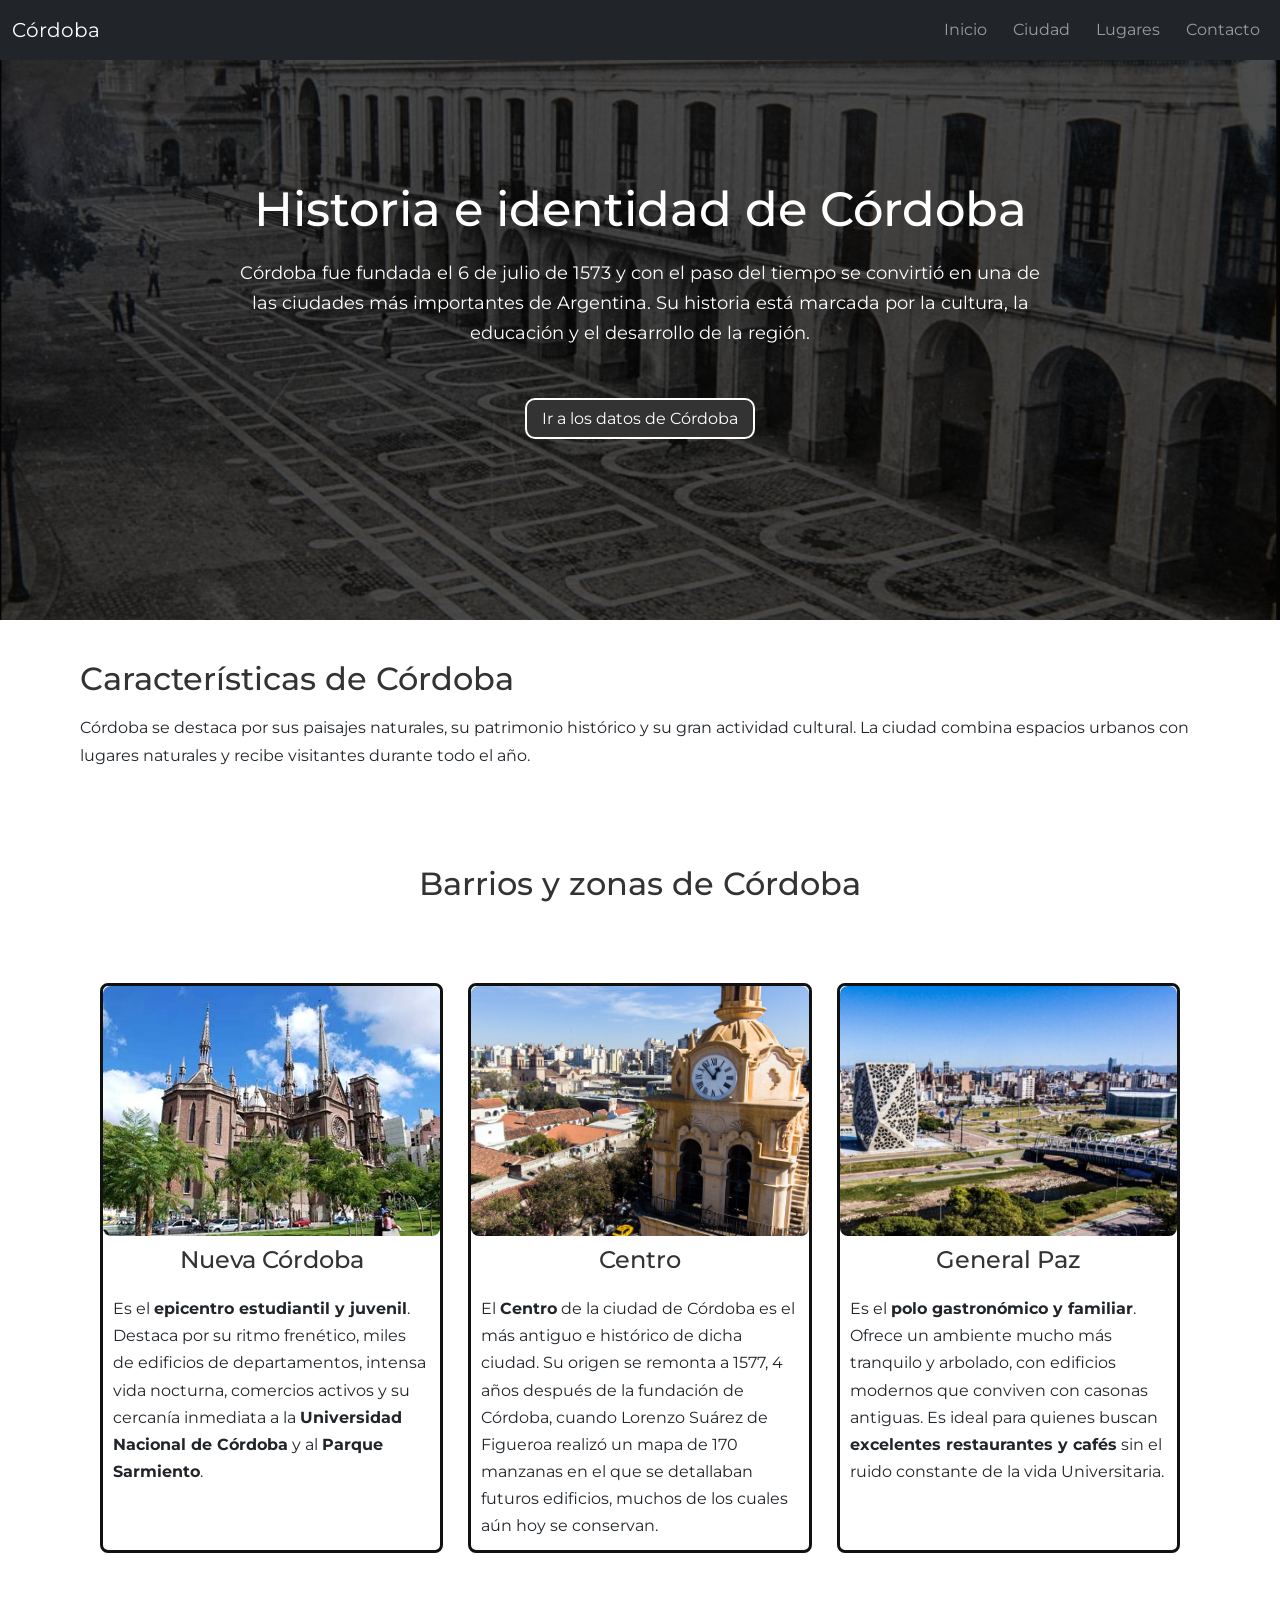
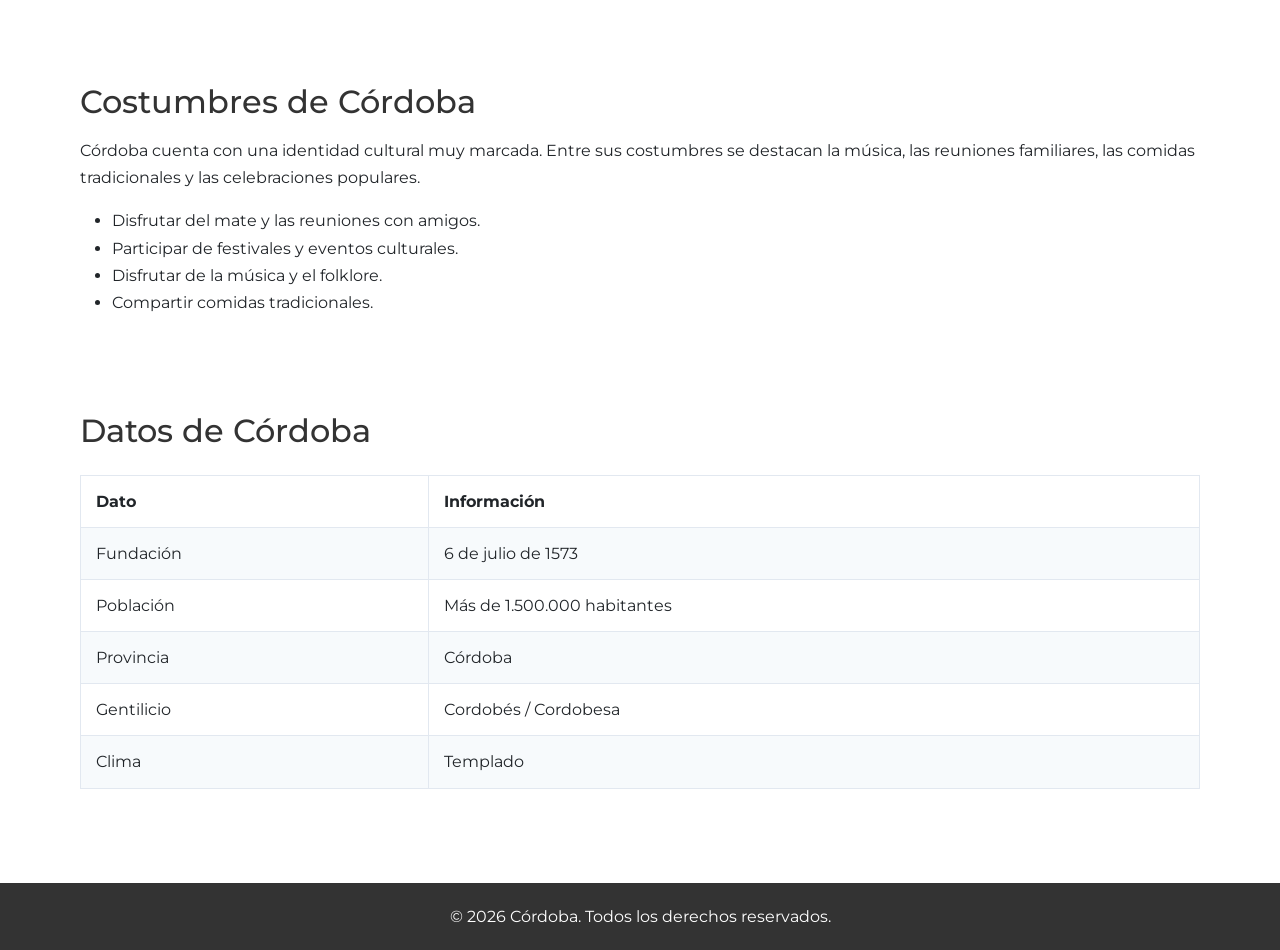
==== ciudad.html @ 3dd023d1 "agregue link bootstrap en todas las secciones" ====
<!DOCTYPE html>
<html lang="es">
<head>
    <meta charset="UTF-8">
    <meta name="viewport" content="width=device-width, initial-scale=1.0">
    <link href="https://cdn.jsdelivr.net/npm/bootstrap@5.3.3/dist/css/bootstrap.min.css" rel="stylesheet">
    <title>Ciudad | Córdoba</title>
    <link rel="stylesheet" href="estilos.css">
    <link rel="stylesheet" href="estilos.css">
    <link rel="preconnect" href="https://fonts.googleapis.com">
    <link rel="preconnect" href="https://fonts.gstatic.com/" crossorigin>
    <link href="https://fonts.googleapis.com/css2?family=Montserrat:ital,wght@0,100..900;1,100..900&display=swap" rel="stylesheet">

</head>

<body>
    <header>
        <nav class="navbar navbar-expand-lg navbar-dark bg-dark fixed-top" aria-label="Navegación principal">
            <div class="container-fluid">
                <!-- Navbar Brand / Logo -->
                <a class="navbar-brand" href="index.html">Córdoba</a>

                <!-- Botón Hamburguesa para celulares -->
                <button class="navbar-toggler" type="button" data-bs-toggle="collapse" data-bs-target="#navbarNav" aria-controls="navbarNav" aria-expanded="false" aria-label="Toggle navigation">
                    <span class="navbar-toggler-icon"></span>
                </button>

                <!-- Links del menú colapsables -->
                <div class="collapse navbar-collapse justify-content-end" id="navbarNav">
                    <ul class="navbar-nav menu">
                        <li class="nav-item"><a class="nav-link" href="index.html">Inicio</a></li>
                        <li class="nav-item"><a class="nav-link" href="ciudad.html">Ciudad</a></li>
                        <li class="nav-item"><a class="nav-link" href="lugares.html">Lugares</a></li>
                        <li class="nav-item"><a class="nav-link" href="contacto.html">Contacto</a></li>
                    </ul>
                </div>
            </div>
        </nav>
    </header>

    <main aria-label="Contenido principal">
    <section class="hero">
    <h1>Historia e identidad de Córdoba</h1>

    <p>
        Córdoba fue fundada el 6 de julio de 1573 y con el paso del tiempo se convirtió
        en una de las ciudades más importantes de Argentina. Su historia
        está marcada por la cultura, la educación y el desarrollo de la región.
    </p>

    <div class="boton">
        <a href="#datos">Ir a los datos de Córdoba</a>
    </div>
    </section>
    <section>
    <h2>Características de Córdoba</h2>

    <p>
        Córdoba se destaca por sus paisajes naturales, su patrimonio
        histórico y su gran actividad cultural. La ciudad combina
        espacios urbanos con lugares naturales y recibe visitantes
        durante todo el año.
    </p>
    </section>
    <section class="barrios">
    <h2 >Barrios y zonas de Córdoba</h2>
    <div class="container">
     <article class="card">
        <img src="img/Nueva cordoba.png"
         alt="Imagen de Nueva Córdoba">
        <h3>Nueva Córdoba</h3>
        <p>
        Es el <strong>epicentro estudiantil y juvenil</strong>. Destaca por su ritmo frenético, 
        miles de edificios de departamentos, intensa vida nocturna,
        comercios activos y su cercanía inmediata a la <strong>Universidad Nacional de Córdoba</strong> y al <strong>Parque Sarmiento</strong>.
        </p>
    </article>
    <article class="card">
        <img src="img/Iglesia-Catedral-10.png"
         alt="Imagen de Centro">
        <h3>Centro</h3>
        <p>
            El <strong>Centro</strong> de la ciudad de Córdoba es el más antiguo e histórico de dicha ciudad. 
            Su origen se remonta a 1577, 4 años después de la fundación de Córdoba,
            cuando Lorenzo Suárez de Figueroa realizó un mapa de 170 manzanas en el que se detallaban futuros edificios,
            muchos de los cuales aún hoy se conservan.

        </p>
    </article >

    <article class="card">
        <img src="img/general paz.png"
         alt="Imagen de General Paz">
        <h3>General Paz</h3>
        <p>
           Es el <strong>polo gastronómico y familiar</strong>. Ofrece un ambiente mucho más tranquilo y arbolado, 
           con edificios modernos que conviven con casonas antiguas. 
           Es ideal para quienes buscan <strong>excelentes restaurantes y cafés</strong> sin el ruido constante de la vida Universitaria.

        </p>
    </article>


     </div>

    </section>
    <section>
    <h2>Costumbres de Córdoba</h2>

    <p>
        Córdoba cuenta con una identidad cultural muy marcada.
        Entre sus costumbres se destacan la música, las reuniones
        familiares, las comidas tradicionales y las celebraciones populares.
    </p>

    <ul>
        <li>Disfrutar del mate y las reuniones con amigos.</li>
        <li>Participar de festivales y eventos culturales.</li>
        <li>Disfrutar de la música y el folklore.</li>
        <li>Compartir comidas tradicionales.</li>
    </ul>
    </section>
    <section id="datos">
    <h2>Datos de Córdoba</h2>

    <table>
        <tr>
            <th>Dato</th>
            <th>Información</th>
        </tr>

        <tr>
            <td>Fundación</td>
            <td>6 de julio de 1573</td>
        </tr>

        <tr>
            <td>Población</td>
            <td>Más de 1.500.000 habitantes</td>
        </tr>

        <tr>
            <td>Provincia</td>
            <td>Córdoba</td>
        </tr>

        <tr>
            <td>Gentilicio</td>
            <td>Cordobés / Cordobesa</td>
        </tr>

        <tr>
            <td>Clima</td>
            <td>Templado</td>
        </tr>
    </table>
    </section>
    </main>

    <footer>
        <p>&copy; 2026 Córdoba. Todos los derechos reservados.</p>
    </footer>

</body>
</html>
---- estilos.css ----
/* =========================
   Reset
   ========================= */

* {
  box-sizing: border-box;
}


/* =========================
   Body
   ========================= */

body {
  font-family: 'Montserrat', sans-serif;
  margin: 0;
  padding: 0;
  font-size: 16px;
  line-height: 1.7;
}

#titulo-principal {
  font-size: 3.5em;
  text-shadow: 2px 2px 5px #000;
}


/* =========================
   Header
   ========================= */

header nav {
  display: flex;
  justify-content: space-between;
  align-items: center;
  background-color: #333;
  position: fixed;
  top: 0;
  left: 0;
  width: 100%;
  z-index: 10;
}


/* =========================
   Navegación
   ========================= */

header nav > a {
  color: white;
  padding: 14px 16px;
  text-decoration: none;
}

ul.menu {
  list-style-type: none;
  margin: 0;
  padding: 0;
  display: flex;
  gap: 10px;
}

ul li a {
  display: block;
  color: white;
  padding: 14px 16px;
  text-decoration: none;
}

ul li a:hover {
  background-color: #111111;
}


/* =========================
   Main
   ========================= */

.lugares ul {
    display: flex;
    justify-content: center;
    gap: 20px;
    list-style: none;
    padding: 0;
}

.lugares li {
  background-color: #eeeeee;
  padding: 25px;
  border-radius: 10px;
  width: 30%;
  text-align: center;
  border: 1px solid #ccc;
}

.lugares li:hover {
    background-color: #ddd;
    transition: 0.3s; 
}

main {
  margin: 0;
  padding: 0;
}

main > section:not(.banner):not(.hero),
main > aside {
  max-width: 1200px;
  margin-left: auto;
  margin-right: auto;
  padding: 40px 40px;
}


/* =========================
   Banner - index.html
   ========================= */

.banner {
  height: 650px;
  background-image: linear-gradient(
    rgba(0, 0, 0, 0.5),
    rgba(0, 0, 0, 0.5)
  ), url("img/fondo-1.jpg");
  background-size: cover;
  background-position: center;
  display: flex;
  justify-content: center;
  align-items: center;
  margin: 0; 
  padding: 20px;
}

.contenido {
  width: 100%;
  max-width: 900px;
}


/* =========================
   Descripción - index.html
   ========================= */

.descripcion {
  color: white;
  text-align: center;
  font-size: 1.2em;
  max-width: 800px;
  margin: 0 auto;
}


/* =========================
   Botones
   ========================= */

.boton {
  text-align: center;
  width: 230px;
  margin: 50px auto 0;
  background-color: #333;
  padding: 5px 10px;
  border-radius: 10px;
  border: 2px solid white;
}

.boton:hover {
  background-color: #111111;
  transition: 0.3s;
}

.boton a {
  color: white;
  text-decoration: none;
}


/* =========================
   Hero - ciudad.html
   ========================= */

.hero {
  height: 620px;
  background-image: linear-gradient(
    rgba(0, 0, 0, 0.7),
    rgba(0, 0, 0, 0.7)
  ), url("img/cabildo.png");
  background-size: cover;
  background-position: center;
  display: flex;
  justify-content: center;
  align-items: center;
  flex-direction: column;
  margin: 0;
  padding: 20px;
}

.hero h1 {
  font-size: 3em;
  margin: 0 0 20px;
  text-align: center;
  color: white;
  padding: 0 80px;
}

.hero p {
  color: white;
  text-align: center;
  font-size: 1.1em;
  max-width: 800px;
  margin: 0 auto;
}


/* =========================
   Contenedores y tarjetas
   ========================= */


/* =========================
   Contenedores y tarjetas
   ========================= */

.container {
    display: flex;
    justify-content: center;
    align-items: stretch;
    flex-wrap: wrap;
    gap: 25px;
    padding: 50px 20px;
}

.card {
    flex: 1 1 280px;
    max-width: 350px;
    border: 3px solid #111111;
    border-radius: 8px;
    overflow: hidden;
    background-color: white;
}

.card img {
    width: 100%;
    height: 250px;
    object-fit: cover;
    margin: 0;
}

.card h3 {
    font-size: 1.5em;
    margin: 10px;
}

.card p {
    font-size: 1em;
    margin: 10px;
}



/* =========================
   Barrios
   ========================= */

.barrios h2 {
  text-align: center;
  margin-bottom: 30px;
}


/* =========================
   Títulos
   ========================= */

h1 {
  font-size: 3em;
  margin-bottom: 50px;
  text-align: center;
  color: white;
}

h2 {
  font-size: 2em;
  margin-bottom: 0.5em;
  color: #333;
}

h3 {
  font-size: 1.75em;
  margin-bottom: 0.5em;
  text-align: center;
  color: #333;
}

h4 {
  font-size: 1.5em;
  margin-bottom: 0.5em;
  color: #333;
}


/* =========================
   Lugares - index.html
   ========================= */

.lugares {
  max-width: 1000px;
  margin: 0 auto;
}

.img-fluid {
  border-radius: 10px;
}


/* =========================
   Eventos destacados - index.html
   ========================= */

.eventos-section.container {
    display: block;
    gap: 0;
}

.eventos-section h3 {
    text-align: center;
    margin-bottom: 30px;
}


/* =========================
   Imágenes, Tablas y Formularios
   ========================= */

img {
  max-width: 100%;
  height: auto;
  border-radius: 8px;
  display: block;
  margin: 1rem 0;
}

article img {
  max-height: 380px;
  object-fit: cover;
}

table {
  width: 100%;
  border-collapse: collapse;
  margin: 1.5rem 0;
}

th, td {
  padding: 12px 15px;
  border: 1px solid #e2e8f0;
  text-align: left;
}

thead {
  background-color: #333;
  color: #ffffff;
}

tbody tr:nth-child(even) {
  background-color: #f7fafc;
}

form {
  display: flex;
  flex-direction: column;
  gap: 1rem;
  max-width: 600px;
  margin: 1rem 0;
}

input[type="text"],
input[type="email"],
input[type="tel"],
textarea,
select {
  width: 100%;
  padding: 10px 12px;
  border: 1px solid #cbd5e0;
  border-radius: 6px;
  font-family: inherit;
  font-size: 1rem;
}

textarea {
  resize: vertical;
  min-height: 100px;
}

button, 
input[type="submit"] {
  background-color: #333;
  color: white;
  border: none;
  padding: 12px 20px;
  border-radius: 6px;
  font-weight: bold;
  cursor: pointer;
}

button:hover, 
input[type="submit"]:hover {
  background-color: #111111;
}


/* =========================
   Footer
   ========================= */

footer {
    background-color: #333;
    color: white;
    text-align: center;
    padding: 20px;
    margin-top: 30px;
}

footer p {
    margin: 0;
}
---- estilos.css ----
/* =========================
   Reset
   ========================= */

* {
  box-sizing: border-box;
}


/* =========================
   Body
   ========================= */

body {
  font-family: 'Montserrat', sans-serif;
  margin: 0;
  padding: 0;
  font-size: 16px;
  line-height: 1.7;
}

#titulo-principal {
  font-size: 3.5em;
  text-shadow: 2px 2px 5px #000;
}


/* =========================
   Header
   ========================= */

header nav {
  display: flex;
  justify-content: space-between;
  align-items: center;
  background-color: #333;
  position: fixed;
  top: 0;
  left: 0;
  width: 100%;
  z-index: 10;
}


/* =========================
   Navegación
   ========================= */

header nav > a {
  color: white;
  padding: 14px 16px;
  text-decoration: none;
}

ul.menu {
  list-style-type: none;
  margin: 0;
  padding: 0;
  display: flex;
  gap: 10px;
}

ul li a {
  display: block;
  color: white;
  padding: 14px 16px;
  text-decoration: none;
}

ul li a:hover {
  background-color: #111111;
}


/* =========================
   Main
   ========================= */

.lugares ul {
    display: flex;
    justify-content: center;
    gap: 20px;
    list-style: none;
    padding: 0;
}

.lugares li {
  background-color: #eeeeee;
  padding: 25px;
  border-radius: 10px;
  width: 30%;
  text-align: center;
  border: 1px solid #ccc;
}

.lugares li:hover {
    background-color: #ddd;
    transition: 0.3s; 
}

main {
  margin: 0;
  padding: 0;
}

main > section:not(.banner):not(.hero),
main > aside {
  max-width: 1200px;
  margin-left: auto;
  margin-right: auto;
  padding: 40px 40px;
}


/* =========================
   Banner - index.html
   ========================= */

.banner {
  height: 650px;
  background-image: linear-gradient(
    rgba(0, 0, 0, 0.5),
    rgba(0, 0, 0, 0.5)
  ), url("img/fondo-1.jpg");
  background-size: cover;
  background-position: center;
  display: flex;
  justify-content: center;
  align-items: center;
  margin: 0; 
  padding: 20px;
}

.contenido {
  width: 100%;
  max-width: 900px;
}


/* =========================
   Descripción - index.html
   ========================= */

.descripcion {
  color: white;
  text-align: center;
  font-size: 1.2em;
  max-width: 800px;
  margin: 0 auto;
}


/* =========================
   Botones
   ========================= */

.boton {
  text-align: center;
  width: 230px;
  margin: 50px auto 0;
  background-color: #333;
  padding: 5px 10px;
  border-radius: 10px;
  border: 2px solid white;
}

.boton:hover {
  background-color: #111111;
  transition: 0.3s;
}

.boton a {
  color: white;
  text-decoration: none;
}


/* =========================
   Hero - ciudad.html
   ========================= */

.hero {
  height: 620px;
  background-image: linear-gradient(
    rgba(0, 0, 0, 0.7),
    rgba(0, 0, 0, 0.7)
  ), url("img/cabildo.png");
  background-size: cover;
  background-position: center;
  display: flex;
  justify-content: center;
  align-items: center;
  flex-direction: column;
  margin: 0;
  padding: 20px;
}

.hero h1 {
  font-size: 3em;
  margin: 0 0 20px;
  text-align: center;
  color: white;
  padding: 0 80px;
}

.hero p {
  color: white;
  text-align: center;
  font-size: 1.1em;
  max-width: 800px;
  margin: 0 auto;
}


/* =========================
   Contenedores y tarjetas
   ========================= */


/* =========================
   Contenedores y tarjetas
   ========================= */

.container {
    display: flex;
    justify-content: center;
    align-items: stretch;
    flex-wrap: wrap;
    gap: 25px;
    padding: 50px 20px;
}

.card {
    flex: 1 1 280px;
    max-width: 350px;
    border: 3px solid #111111;
    border-radius: 8px;
    overflow: hidden;
    background-color: white;
}

.card img {
    width: 100%;
    height: 250px;
    object-fit: cover;
    margin: 0;
}

.card h3 {
    font-size: 1.5em;
    margin: 10px;
}

.card p {
    font-size: 1em;
    margin: 10px;
}



/* =========================
   Barrios
   ========================= */

.barrios h2 {
  text-align: center;
  margin-bottom: 30px;
}


/* =========================
   Títulos
   ========================= */

h1 {
  font-size: 3em;
  margin-bottom: 50px;
  text-align: center;
  color: white;
}

h2 {
  font-size: 2em;
  margin-bottom: 0.5em;
  color: #333;
}

h3 {
  font-size: 1.75em;
  margin-bottom: 0.5em;
  text-align: center;
  color: #333;
}

h4 {
  font-size: 1.5em;
  margin-bottom: 0.5em;
  color: #333;
}


/* =========================
   Lugares - index.html
   ========================= */

.lugares {
  max-width: 1000px;
  margin: 0 auto;
}

.img-fluid {
  border-radius: 10px;
}


/* =========================
   Eventos destacados - index.html
   ========================= */

.eventos-section.container {
    display: block;
    gap: 0;
}

.eventos-section h3 {
    text-align: center;
    margin-bottom: 30px;
}


/* =========================
   Imágenes, Tablas y Formularios
   ========================= */

img {
  max-width: 100%;
  height: auto;
  border-radius: 8px;
  display: block;
  margin: 1rem 0;
}

article img {
  max-height: 380px;
  object-fit: cover;
}

table {
  width: 100%;
  border-collapse: collapse;
  margin: 1.5rem 0;
}

th, td {
  padding: 12px 15px;
  border: 1px solid #e2e8f0;
  text-align: left;
}

thead {
  background-color: #333;
  color: #ffffff;
}

tbody tr:nth-child(even) {
  background-color: #f7fafc;
}

form {
  display: flex;
  flex-direction: column;
  gap: 1rem;
  max-width: 600px;
  margin: 1rem 0;
}

input[type="text"],
input[type="email"],
input[type="tel"],
textarea,
select {
  width: 100%;
  padding: 10px 12px;
  border: 1px solid #cbd5e0;
  border-radius: 6px;
  font-family: inherit;
  font-size: 1rem;
}

textarea {
  resize: vertical;
  min-height: 100px;
}

button, 
input[type="submit"] {
  background-color: #333;
  color: white;
  border: none;
  padding: 12px 20px;
  border-radius: 6px;
  font-weight: bold;
  cursor: pointer;
}

button:hover, 
input[type="submit"]:hover {
  background-color: #111111;
}


/* =========================
   Footer
   ========================= */

footer {
    background-color: #333;
    color: white;
    text-align: center;
    padding: 20px;
    margin-top: 30px;
}

footer p {
    margin: 0;
}
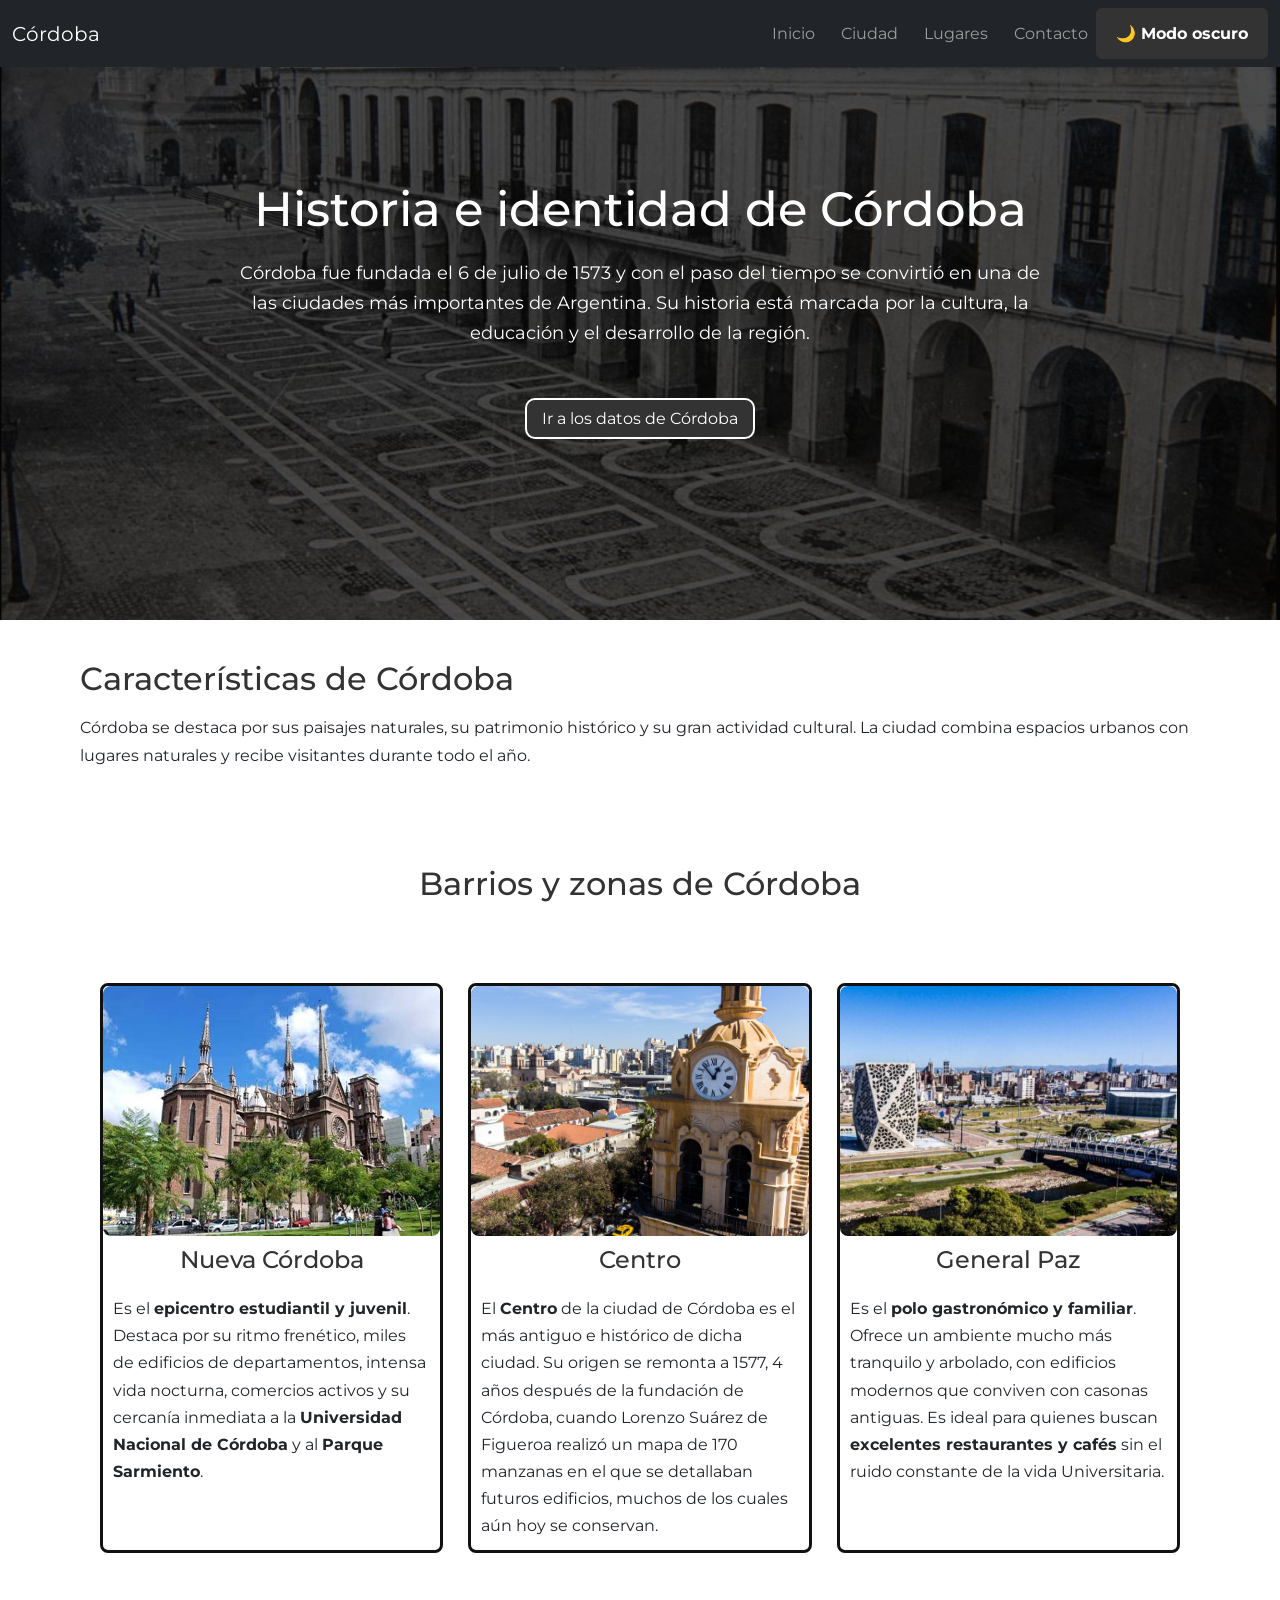
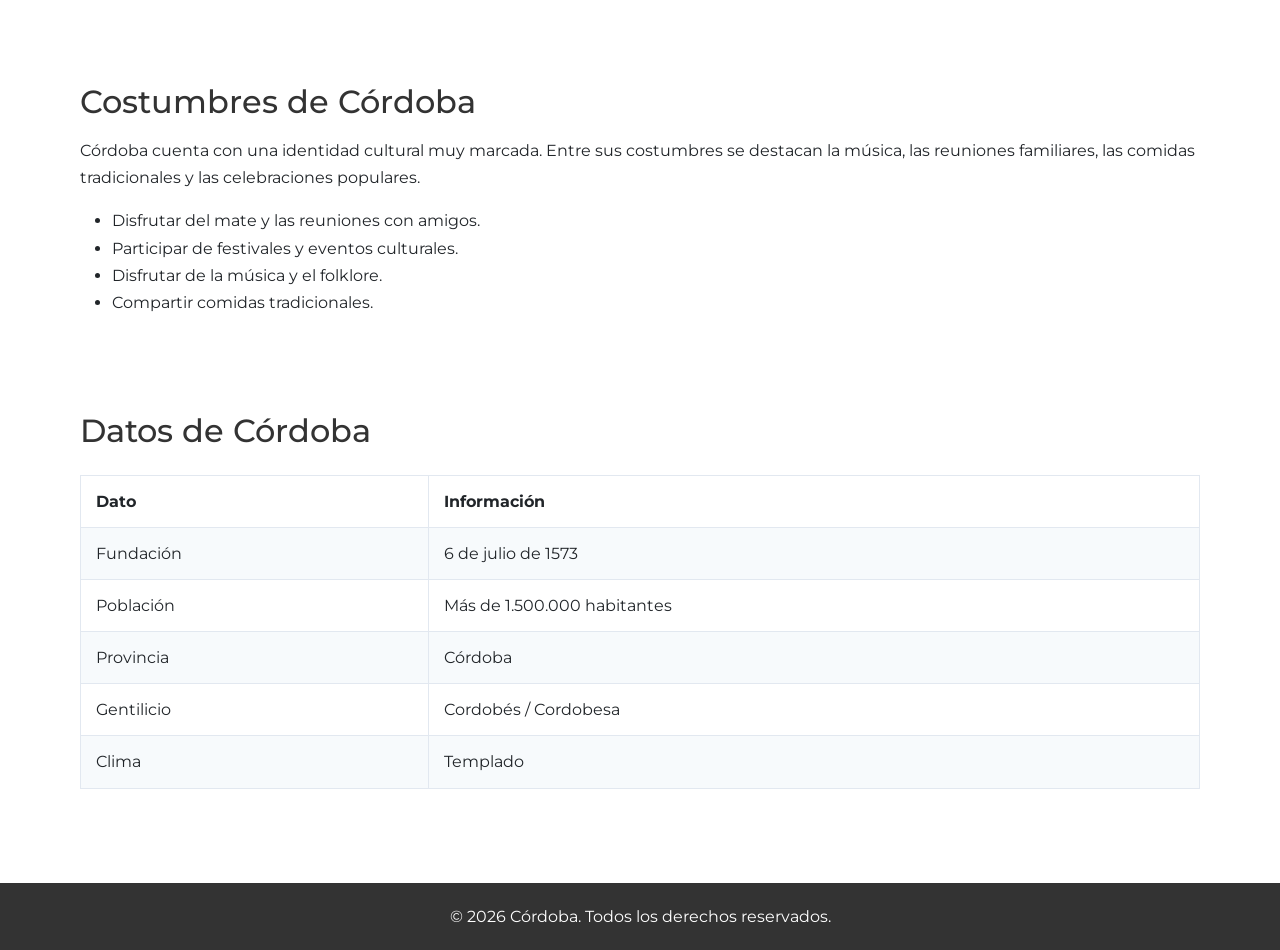
==== commit 105c5733: "Agrego modo oscuro en todas las secciones" ====
--- a/ciudad.html
+++ b/ciudad.html
@@ -33,6 +33,7 @@
                         <li class="nav-item"><a class="nav-link" href="lugares.html">Lugares</a></li>
                         <li class="nav-item"><a class="nav-link" href="contacto.html">Contacto</a></li>
                     </ul>
+                    <button id="btn-modo">🌙 Modo oscuro</button>
                 </div>
             </div>
         </nav>
@@ -160,6 +161,7 @@
     <footer>
         <p>&copy; 2026 Córdoba. Todos los derechos reservados.</p>
     </footer>
-
+    <script src="https://cdn.jsdelivr.net/npm/bootstrap@5.3.3/dist/js/bootstrap.bundle.min.js"></script>
+    <script src="main.js"></script>
 </body>
 </html>
--- a/estilos.css
+++ b/estilos.css
@@ -423,4 +423,8 @@
 
 footer p {
     margin: 0;
+}
+body.oscuro {
+    background-color: #1a1a1a;
+    color: #f5f5f5;
 }
--- a/estilos.css
+++ b/estilos.css
@@ -423,4 +423,8 @@
 
 footer p {
     margin: 0;
+}
+body.oscuro {
+    background-color: #1a1a1a;
+    color: #f5f5f5;
 }
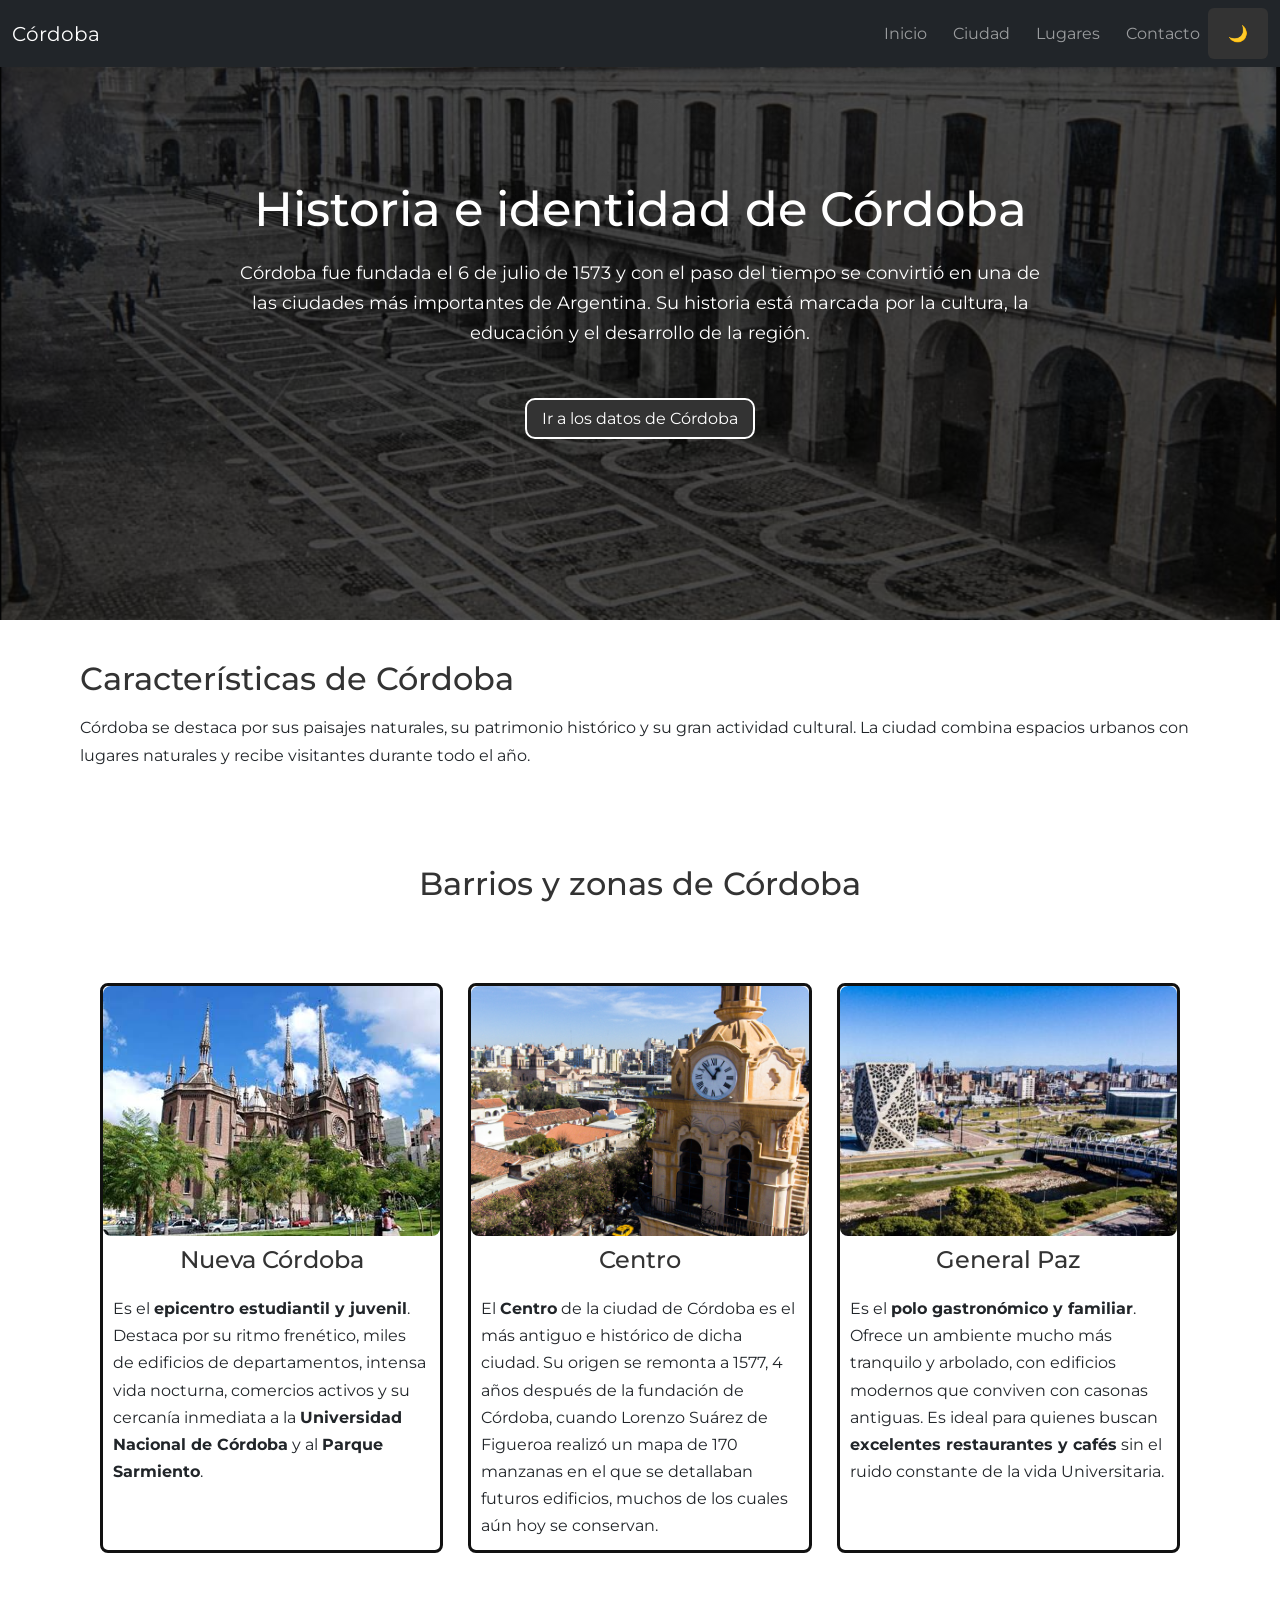
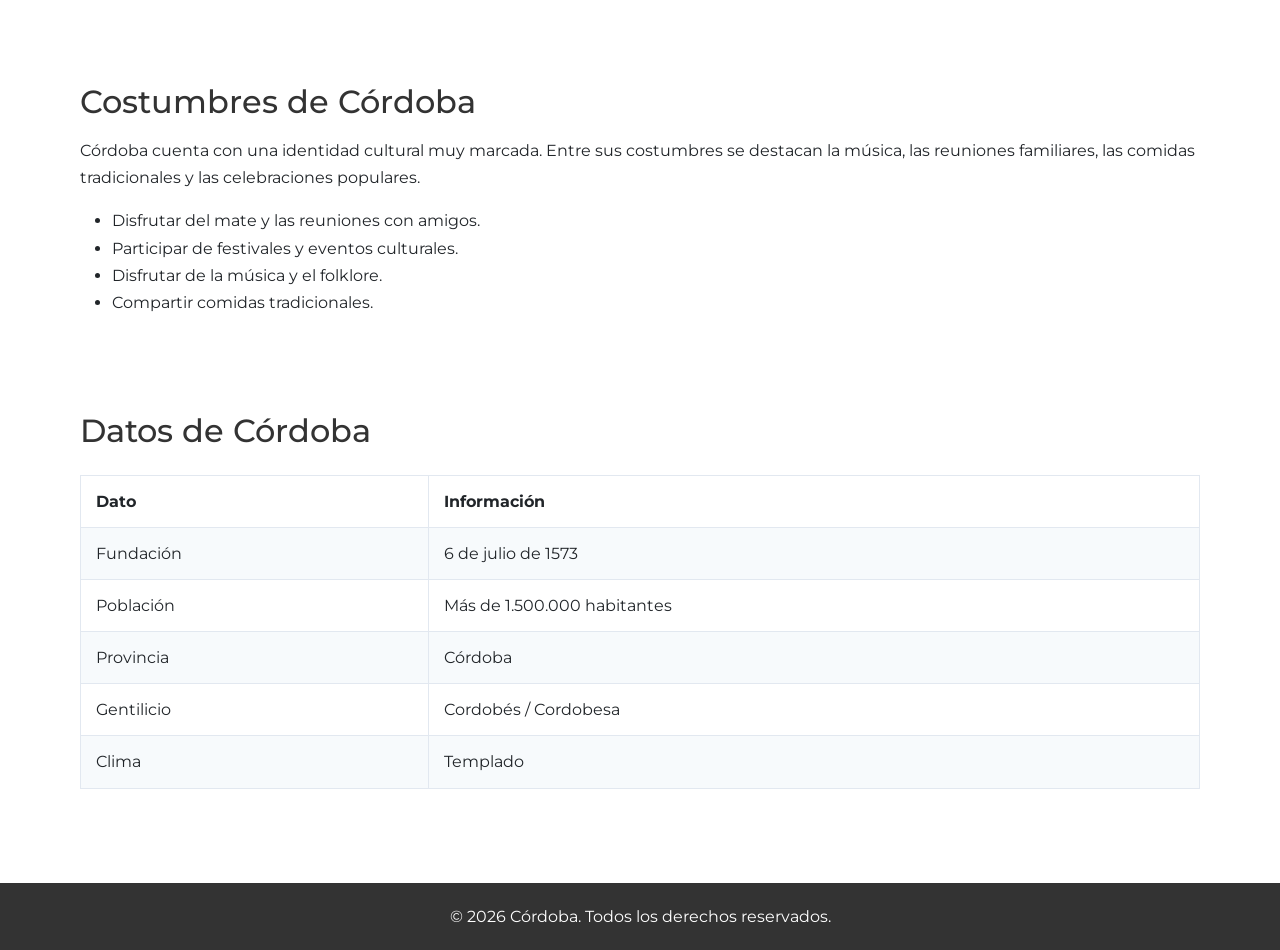
==== commit 7e776020: "cambios de color en textos cuando se activa el modo oscuro" ====
--- a/ciudad.html
+++ b/ciudad.html
@@ -33,7 +33,7 @@
                         <li class="nav-item"><a class="nav-link" href="lugares.html">Lugares</a></li>
                         <li class="nav-item"><a class="nav-link" href="contacto.html">Contacto</a></li>
                     </ul>
-                    <button id="btn-modo">🌙 Modo oscuro</button>
+                    <button id="btn-modo">🌙</button>
                 </div>
             </div>
         </nav>
--- a/estilos.css
+++ b/estilos.css
@@ -424,7 +424,24 @@
 footer p {
     margin: 0;
 }
+
+/* ====================
+Modo oscuro 
+=================*/
 body.oscuro {
     background-color: #1a1a1a;
     color: #f5f5f5;
-}+}
+body.oscuro h2 {
+    color: #f5f5f5;
+}
+body.oscuro h3 {
+    color: #f5f5f5;
+}
+body.oscuro h4 {
+    color: #f5f5f5;
+}
+
+body.oscuro li {
+    color: #1a1a1a;
+}
--- a/estilos.css
+++ b/estilos.css
@@ -424,7 +424,24 @@
 footer p {
     margin: 0;
 }
+
+/* ====================
+Modo oscuro 
+=================*/
 body.oscuro {
     background-color: #1a1a1a;
     color: #f5f5f5;
-}+}
+body.oscuro h2 {
+    color: #f5f5f5;
+}
+body.oscuro h3 {
+    color: #f5f5f5;
+}
+body.oscuro h4 {
+    color: #f5f5f5;
+}
+
+body.oscuro li {
+    color: #1a1a1a;
+}
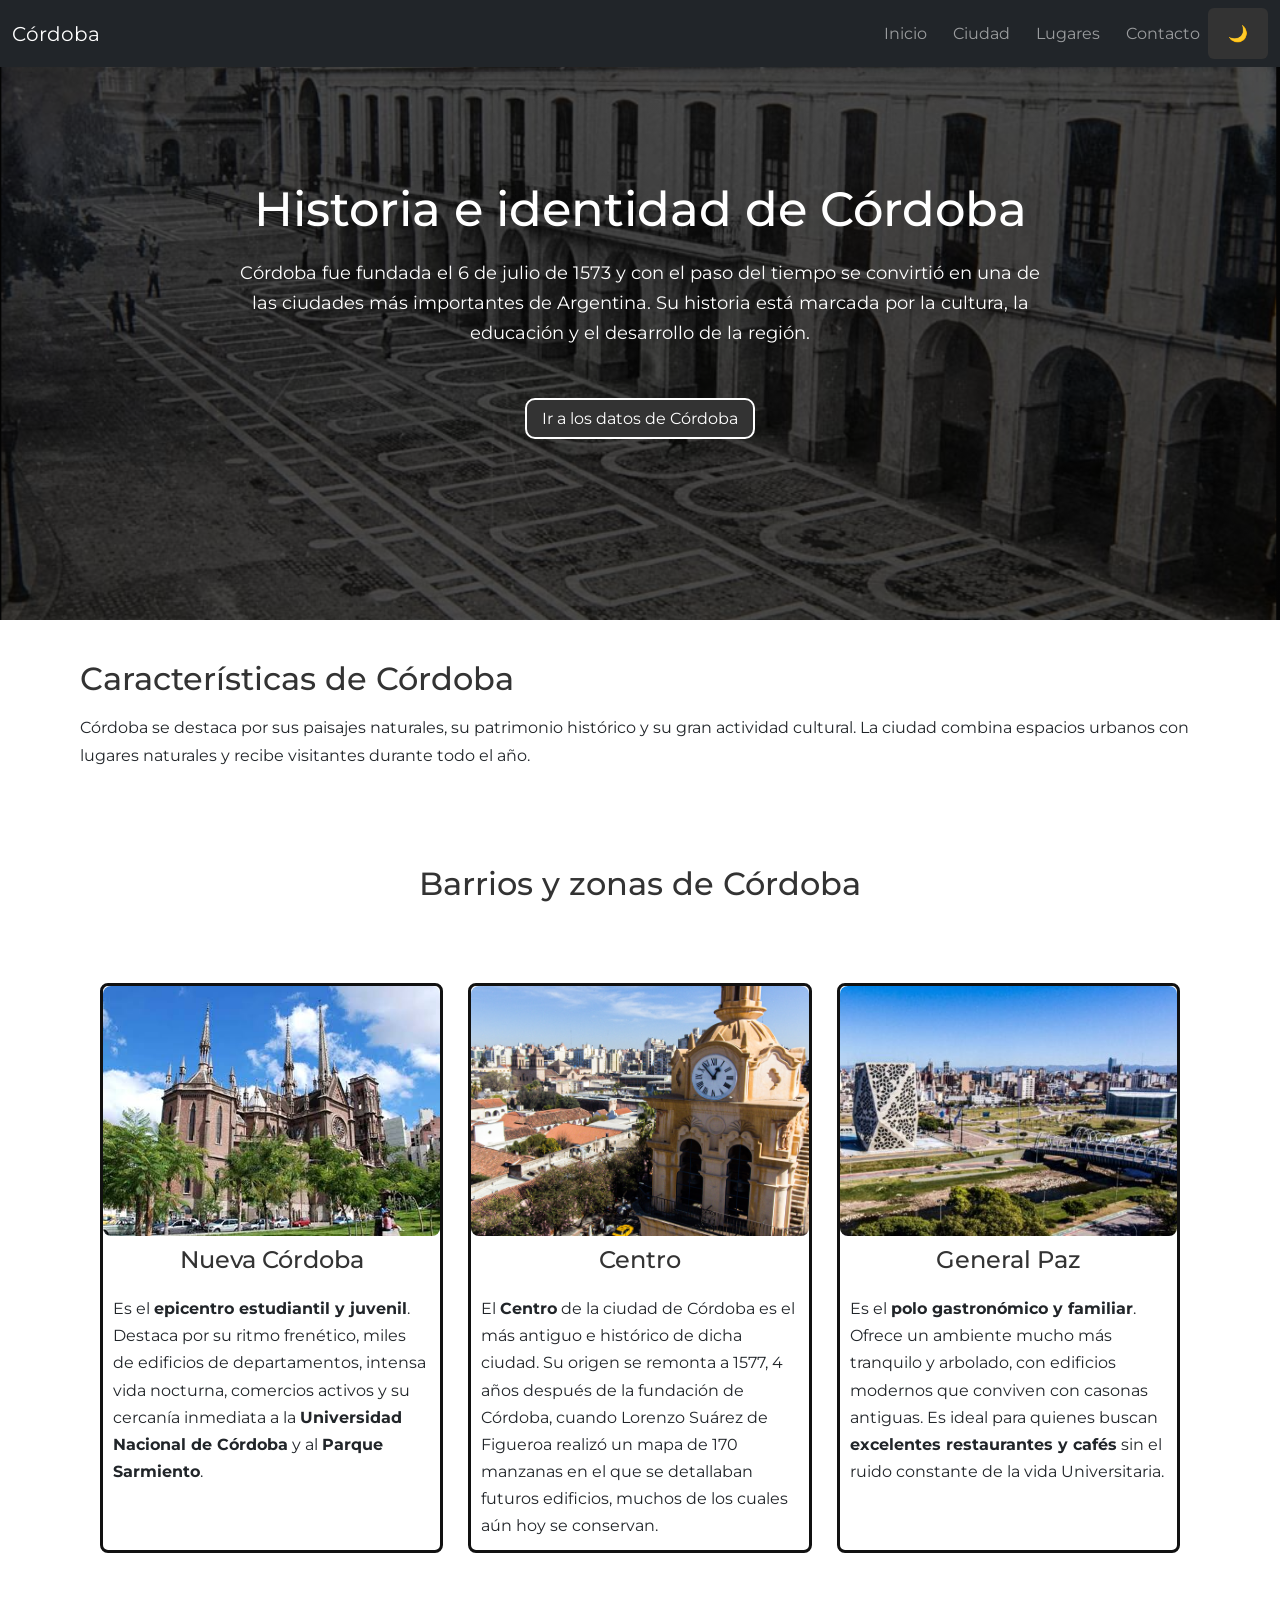
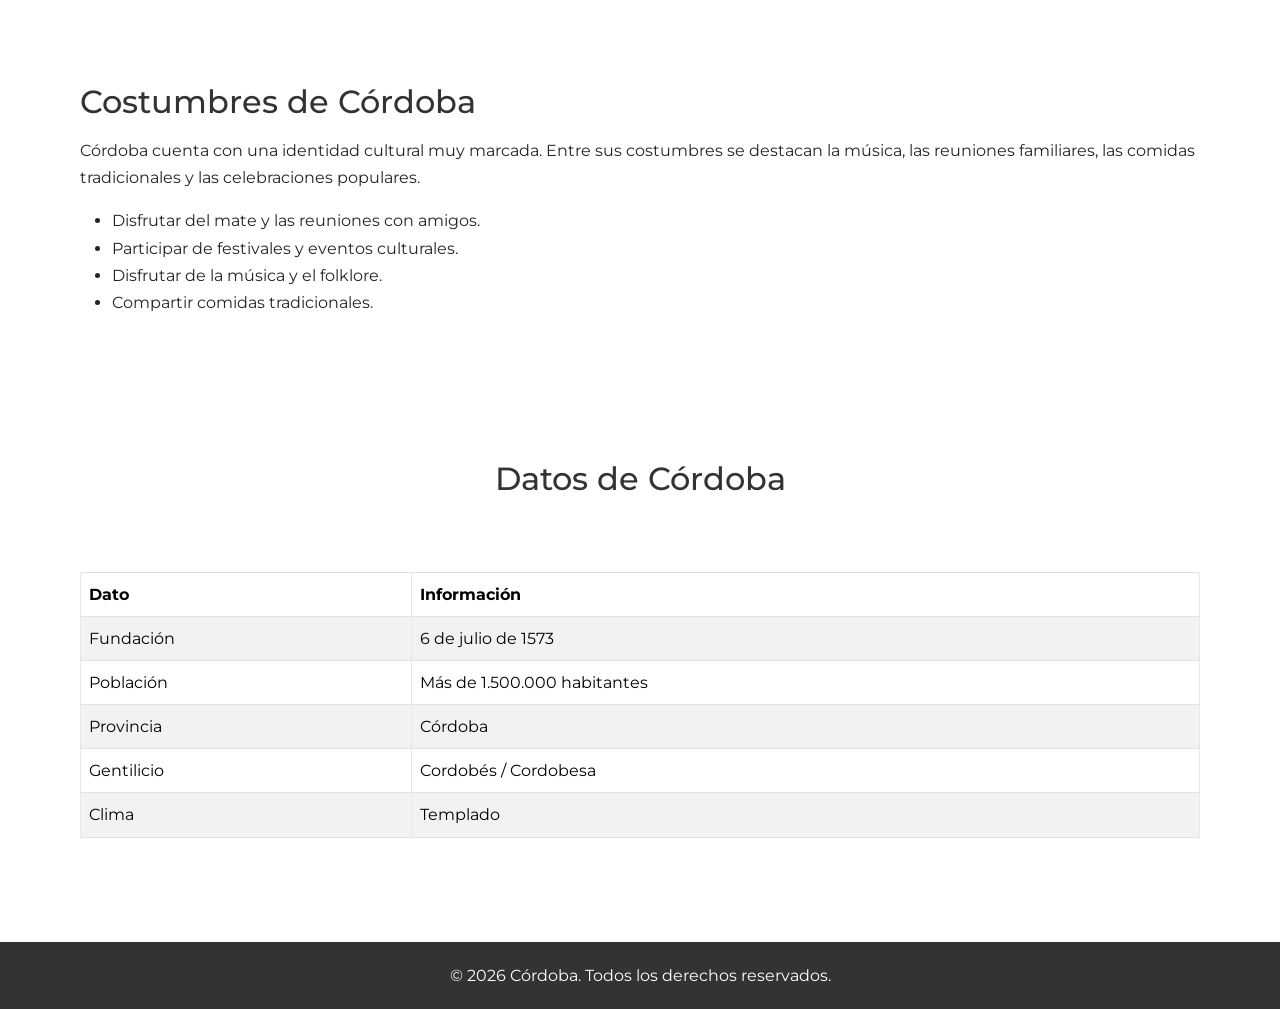
==== commit cc018f78: "adapto tabla de datos de Córdoba con Bootstrap" ====
--- a/ciudad.html
+++ b/ciudad.html
@@ -5,8 +5,7 @@
     <meta name="viewport" content="width=device-width, initial-scale=1.0">
     <link href="https://cdn.jsdelivr.net/npm/bootstrap@5.3.3/dist/css/bootstrap.min.css" rel="stylesheet">
     <title>Ciudad | Córdoba</title>
-    <link rel="stylesheet" href="estilos.css">
-    <link rel="stylesheet" href="estilos.css">
+    <link rel="stylesheet" href="css/estilos.css">
     <link rel="preconnect" href="https://fonts.googleapis.com">
     <link rel="preconnect" href="https://fonts.gstatic.com/" crossorigin>
     <link href="https://fonts.googleapis.com/css2?family=Montserrat:ital,wght@0,100..900;1,100..900&display=swap" rel="stylesheet">
@@ -105,7 +104,7 @@
      </div>
 
     </section>
-    <section>
+    <section class="costumbres">
     <h2>Costumbres de Córdoba</h2>
 
     <p>
@@ -121,40 +120,47 @@
         <li>Compartir comidas tradicionales.</li>
     </ul>
     </section>
-    <section id="datos">
-    <h2>Datos de Córdoba</h2>
+<section id="datos" class="container my-5">
+    <h2 class="mb-4">Datos de Córdoba</h2>
 
-    <table>
-        <tr>
-            <th>Dato</th>
-            <th>Información</th>
-        </tr>
+    <table class="table table-striped table-bordered table-hover">
+        <thead>
+            <tr>
+                <th>Dato</th>
+                <th>Información</th>
+            </tr>
+        </thead>
 
-        <tr>
-            <td>Fundación</td>
-            <td>6 de julio de 1573</td>
-        </tr>
+        <tbody>
+            <tr>
+                <td>Fundación</td>
+                <td>6 de julio de 1573</td>
+            </tr>
 
-        <tr>
-            <td>Población</td>
-            <td>Más de 1.500.000 habitantes</td>
-        </tr>
+            <tr>
+                <td>Población</td>
+                <td>Más de 1.500.000 habitantes</td>
+            </tr>
 
-        <tr>
-            <td>Provincia</td>
-            <td>Córdoba</td>
-        </tr>
+            <tr>
+                <td>Provincia</td>
+                <td>Córdoba</td>
+            </tr>
 
-        <tr>
-            <td>Gentilicio</td>
-            <td>Cordobés / Cordobesa</td>
-        </tr>
+            <tr>
+                <td>Gentilicio</td>
+                <td>Cordobés / Cordobesa</td>
+            </tr>
 
-        <tr>
-            <td>Clima</td>
-            <td>Templado</td>
-        </tr>
+            <tr>
+                <td>Clima</td>
+                <td>Templado</td>
+            </tr>
+        </tbody>
     </table>
+</section> 
+    
+    
     </section>
     </main>
 
@@ -162,6 +168,6 @@
         <p>&copy; 2026 Córdoba. Todos los derechos reservados.</p>
     </footer>
     <script src="https://cdn.jsdelivr.net/npm/bootstrap@5.3.3/dist/js/bootstrap.bundle.min.js"></script>
-    <script src="main.js"></script>
+    <script src="js/main.js"></script>
 </body>
 </html>
--- a/css/estilos.css
+++ b/css/estilos.css
@@ -0,0 +1,456 @@
+/* =========================
+   Reset
+   ========================= */
+
+* {
+  box-sizing: border-box;
+}
+
+
+/* =========================
+   Body
+   ========================= */
+
+body {
+  font-family: 'Montserrat', sans-serif;
+  margin: 0;
+  padding: 0;
+  font-size: 16px;
+  line-height: 1.7;
+}
+
+#titulo-principal {
+  font-size: 3.5em;
+  text-shadow: 2px 2px 5px #000;
+}
+
+
+/* =========================
+   Header
+   ========================= */
+
+header nav {
+  display: flex;
+  justify-content: space-between;
+  align-items: center;
+  background-color: #333;
+  position: fixed;
+  top: 0;
+  left: 0;
+  width: 100%;
+  z-index: 10;
+}
+
+
+/* =========================
+   Navegación
+   ========================= */
+
+header nav > a {
+  color: white;
+  padding: 14px 16px;
+  text-decoration: none;
+}
+
+ul.menu {
+  list-style-type: none;
+  margin: 0;
+  padding: 0;
+  display: flex;
+  gap: 10px;
+}
+
+ul li a {
+  display: block;
+  color: white;
+  padding: 14px 16px;
+  text-decoration: none;
+}
+
+ul li a:hover {
+  background-color: #111111;
+}
+
+
+/* =========================
+   Main
+   ========================= */
+
+.lugares ul {
+    display: flex;
+    justify-content: center;
+    gap: 20px;
+    list-style: none;
+    padding: 0;
+}
+
+.lugares li {
+  background-color: #eeeeee;
+  padding: 25px;
+  border-radius: 10px;
+  width: 30%;
+  text-align: center;
+  border: 1px solid #ccc;
+}
+
+.lugares li:hover {
+    background-color: #ddd;
+    transition: 0.3s; 
+}
+
+main {
+  margin: 0;
+  padding: 0;
+}
+
+main > section:not(.banner):not(.hero),
+main > aside {
+  max-width: 1200px;
+  margin-left: auto;
+  margin-right: auto;
+  padding: 40px 40px;
+}
+
+
+/* =========================
+   Banner - index.html
+   ========================= */
+
+.banner {
+  height: 650px;
+  background-image: linear-gradient(
+    rgba(0, 0, 0, 0.5),
+    rgba(0, 0, 0, 0.5)
+  ), url("/img/fondo-1.jpg");
+  background-size: cover;
+  background-position: center;
+  display: flex;
+  justify-content: center;
+  align-items: center;
+  margin: 0; 
+  padding: 20px;
+}
+
+.contenido {
+  width: 100%;
+  max-width: 900px;
+}
+
+
+/* =========================
+   Descripción - index.html
+   ========================= */
+
+.descripcion {
+  color: white;
+  text-align: center;
+  font-size: 1.2em;
+  max-width: 800px;
+  margin: 0 auto;
+}
+
+
+/* =========================
+   Botones
+   ========================= */
+
+.boton {
+  text-align: center;
+  width: 230px;
+  margin: 50px auto 0;
+  background-color: #333;
+  padding: 5px 10px;
+  border-radius: 10px;
+  border: 2px solid white;
+}
+
+.boton:hover {
+  background-color: #111111;
+  transition: 0.3s;
+}
+
+.boton a {
+  color: white;
+  text-decoration: none;
+}
+
+
+/* =========================
+   Hero - ciudad.html
+   ========================= */
+
+.hero {
+  height: 620px;
+  background-image: linear-gradient(
+    rgba(0, 0, 0, 0.7),
+    rgba(0, 0, 0, 0.7)
+  ), url("/img/cordoba-og.png");
+  background-size: cover;
+  background-position: center;
+  display: flex;
+  justify-content: center;
+  align-items: center;
+  flex-direction: column;
+  margin: 0;
+  padding: 20px;
+}
+
+.hero h1 {
+  font-size: 3em;
+  margin: 0 0 20px;
+  text-align: center;
+  color: white;
+  padding: 0 80px;
+}
+
+.hero p {
+  color: white;
+  text-align: center;
+  font-size: 1.1em;
+  max-width: 800px;
+  margin: 0 auto;
+}
+
+
+/* =========================
+   Contenedores y tarjetas
+   ========================= */
+
+
+/* =========================
+   Contenedores y tarjetas
+   ========================= */
+
+.container {
+    display: flex;
+    justify-content: center;
+    align-items: stretch;
+    flex-wrap: wrap;
+    gap: 25px;
+    padding: 50px 20px;
+}
+
+.card {
+    flex: 1 1 280px;
+    max-width: 350px;
+    border: 3px solid #111111;
+    border-radius: 8px;
+    overflow: hidden;
+    background-color: white;
+}
+
+.card img {
+    width: 100%;
+    height: 250px;
+    object-fit: cover;
+    margin: 0;
+}
+
+.card h3 {
+    font-size: 1.5em;
+    margin: 10px;
+}
+
+.card p {
+    font-size: 1em;
+    margin: 10px;
+}
+
+
+
+/* =========================
+   Barrios
+   ========================= */
+
+.barrios h2 {
+  text-align: center;
+  margin-bottom: 30px;
+}
+
+
+/* =========================
+   Títulos
+   ========================= */
+
+h1 {
+  font-size: 3em;
+  margin-bottom: 50px;
+  text-align: center;
+  color: white;
+}
+
+h2 {
+  font-size: 2em;
+  margin-bottom: 0.5em;
+  color: #333;
+}
+
+h3 {
+  font-size: 1.75em;
+  margin-bottom: 0.5em;
+  text-align: center;
+  color: #333;
+}
+
+h4 {
+  font-size: 1.5em;
+  margin-bottom: 0.5em;
+  color: #333;
+}
+
+
+/* =========================
+   Lugares - index.html
+   ========================= */
+
+.lugares {
+  max-width: 1000px;
+  margin: 0 auto;
+}
+
+.img-fluid {
+  border-radius: 10px;
+}
+
+
+/* =========================
+   Eventos destacados - index.html
+   ========================= */
+
+.eventos-section.container {
+    display: block;
+    gap: 0;
+}
+
+.eventos-section h3 {
+    text-align: center;
+    margin-bottom: 30px;
+}
+
+
+/* =========================
+   Imágenes, Tablas y Formularios
+   ========================= */
+
+img {
+  max-width: 100%;
+  height: auto;
+  border-radius: 8px;
+  display: block;
+  margin: 1rem 0;
+}
+
+article img {
+  max-height: 380px;
+  object-fit: cover;
+}
+
+table {
+  width: 100%;
+  border-collapse: collapse;
+  margin: 1.5rem 0;
+}
+
+th, td {
+  padding: 12px 15px;
+  border: 1px solid #e2e8f0;
+  text-align: left;
+}
+
+thead {
+  background-color: #333;
+  color: #ffffff;
+}
+
+tbody tr:nth-child(even) {
+  background-color: #f7fafc;
+}
+
+form {
+  display: flex;
+  flex-direction: column;
+  gap: 1rem;
+  max-width: 600px;
+  margin: 1rem 0;
+}
+
+input[type="text"],
+input[type="email"],
+input[type="tel"],
+textarea,
+select {
+  width: 100%;
+  padding: 10px 12px;
+  border: 1px solid #cbd5e0;
+  border-radius: 6px;
+  font-family: inherit;
+  font-size: 1rem;
+}
+
+textarea {
+  resize: vertical;
+  min-height: 100px;
+}
+
+button, 
+input[type="submit"] {
+  background-color: #333;
+  color: white;
+  border: none;
+  padding: 12px 20px;
+  border-radius: 6px;
+  font-weight: bold;
+  cursor: pointer;
+}
+
+button:hover, 
+input[type="submit"]:hover {
+  background-color: #111111;
+}
+
+
+/* =========================
+   Footer
+   ========================= */
+
+footer {
+    background-color: #333;
+    color: white;
+    text-align: center;
+    padding: 20px;
+    margin-top: 30px;
+}
+
+footer p {
+    margin: 0;
+}
+
+/* ====================
+Modo oscuro 
+=================*/
+body.oscuro {
+    background-color: #1a1a1a;
+    color: #f5f5f5;
+}
+body.oscuro h2 {
+    color: #f5f5f5;
+}
+body.oscuro h3 {
+    color: #f5f5f5;
+}
+body.oscuro h4 {
+    color: #f5f5f5;
+}
+
+body.oscuro li {
+    color: #1a1a1a;
+}
+
+body.oscuro .card h3 {
+    color: #222;
+}
+
+body.oscuro .costumbres ul li {
+    color: #f5f5f5;
+}
+
